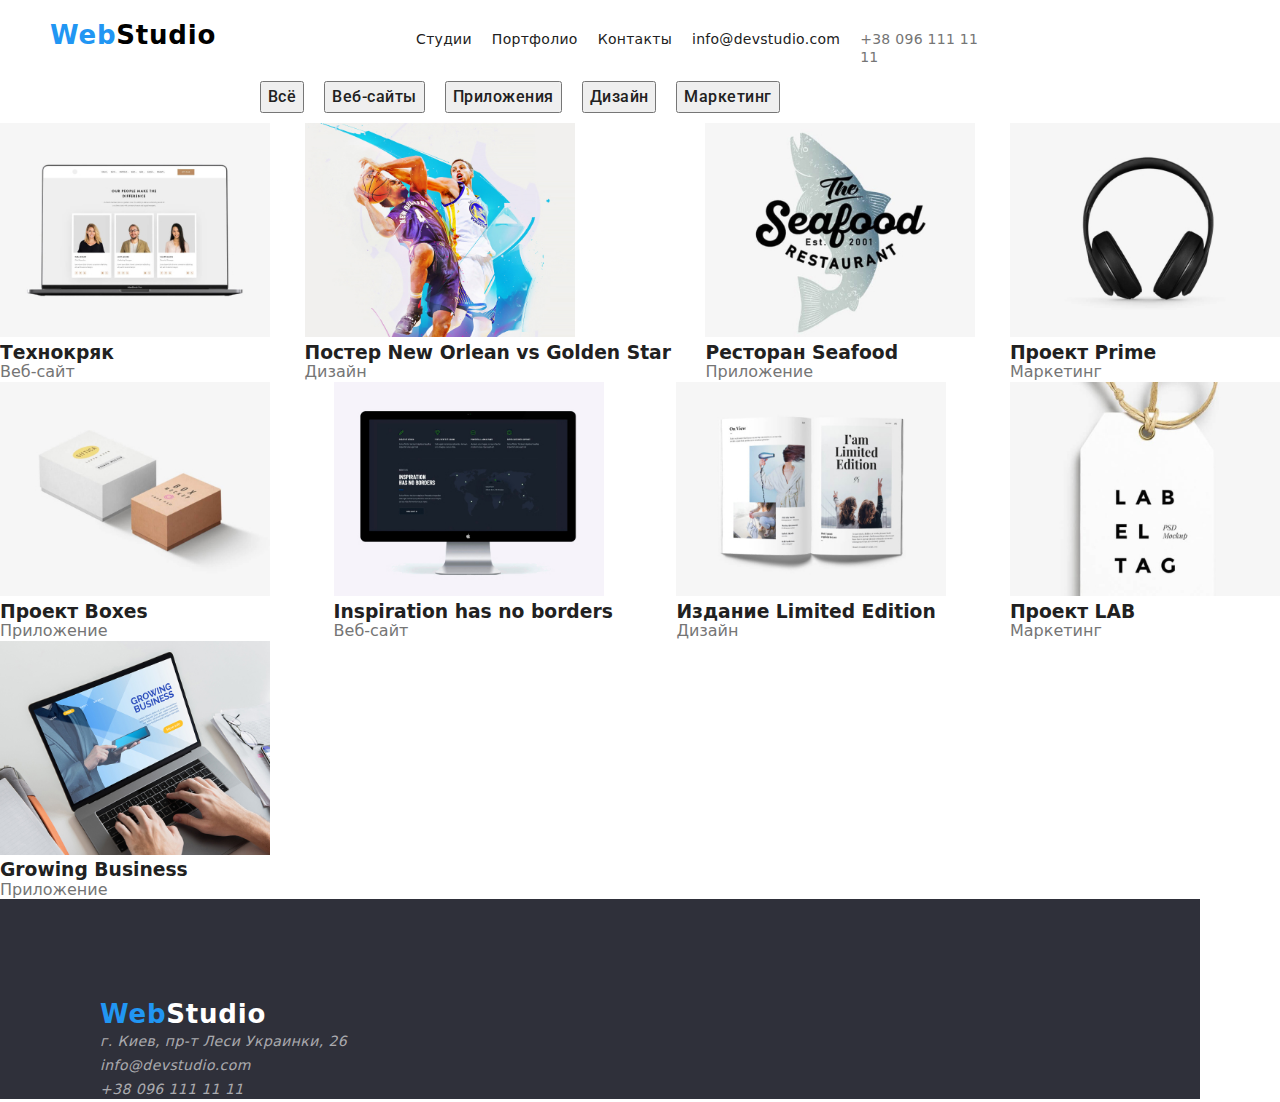
==== portfolio.html @ a07ed347 "qwerty" ====
<!DOCTYPE html>
<html lang="ru">

<head>
    <meta charset="UTF-8">
    <meta http-equiv="X-UA-Compatible" content="IE=edge">
    <meta name="viewport" content="width=device-width, initial-scale=1.0">
    <title>Document</title>
    <link rel="stylesheet" href="./css/styles.css">
    <link rel="stylesheet" href="<link rel=" preconnect" href="https://fonts.googleapis.com">
    <link rel="preconnect" href="https://fonts.gstatic.com" crossorigin>
    <link
        href="https://fonts.googleapis.com/css2?family=Montserrat:wght@400;700&family=Raleway:wght@700&family=Roboto:wght@400;500;700;900&display=swap"
        rel="stylesheet">
        <link rel="stylesheet" href="https://cdn.jsdelivr.net/npm/modern-normalize@1.1.0/modern-normalize.min.css" />

</head>

<body>
    <!--header -->
    <header>
    
        <div class="container header-container">
            <a class="title-name link" href="./index.html"> Web<span class="studio-black">Studio</span> </a>
            <nav>
                <ul class="header-options list">
    
                    <li><a class="header-options-item link" href=""> Студии</a></li>
                    <li><a class="header-options-item link" href="./portfolio.html"> Портфолио</a></li>
                    <li><a class="header-options-item link" href=""> Контакты</a></li>
                </ul>
            </nav>
    
            <ul class="header-options list header-group">
                <li><a class="header-options-item link" href="mailto:info@devstudio.com">info@devstudio.com</a></li>
                <li><a class="header-options-tel link" href="tel:+380961111111">+38 096 111 11 11</a></li>
        </div>
        </ul>
    </header>

    <!-- main-->
    <main>
        <section>
            <ul class="work-list list">
        <li><button class="btn-portfolio" type-"button">Всё</button></li>
        <li><button class="btn-portfolio" type-"button">Веб-сайты</button></li>
        <li><button class="btn-portfolio" type-"button">Приложения</button></li>
        <li><button class="btn-portfolio" type-"button">Дизайн</button></li>
        <li><button class="btn-portfolio" type-"button">Маркетинг</button></li>
        </ul></section>

        <section>
            <ul class=" work-pic list">
<li><img class="projects link" src="./images/img-1.jpg" alt="Технокряк" width="270">
    <h3>Технокряк</h3>
    <p class="project-kind">Веб-сайт</p>
</li>

<li><img class="projects link" src="./images/img-2.jpg" alt="Постер" width="270">
    <h3>Постер New Orlean vs Golden Star</h3>
    <p class="project-kind">Дизайн</p>
</li>

<li><img class="projects link" src="./images/img-3.jpg" alt="Ресторан" width="270">
    <h3>Ресторан Seafood</h3>
    <p class="project-kind">Приложение</p>
</li>


<li><img class="projects link" src="./images/img-4.jpg" alt="Проект" width="270">
    <h3>Проект Prime</h3>
    <p class="project-kind">Маркетинг</p>
</li>
<li><img class="link projects" src="./images/img-5.jpg" alt="Boxes" width="270">
    <h3>Проект Boxes</h3>
    <p class="project-kind">Приложение</p>
</li>

<li><img class="projects link" src="./images/img-6.jpg" alt="Inspiration has no borders" width="270">
    <h3 lang="en"> Inspiration has no borders</h3>
    <p class="project-kind" >Веб-сайт</p>
</li>

<li><img class="projects link" src="./images/img-7.jpg" alt="Издание Limited Edition" width="270">
    <h3>Издание Limited Edition</h3>
    <p class="project-kind">Дизайн</p>
</li>
<li><img class="projects link" src="./images/img-8.jpg" alt="LAB" width="270">
    <h3>Проект LAB</h3>
    <p class="project-kind">Маркетинг</p></li>

<li><img class="projects link" src="./images/img-9.jpg" alt="Growing Business" width="270">
    <h3 lang="en">Growing Business</h3>
    <p class="project-kind" >Приложение</p>
</li>

            </ul>
        </section>
    
        <!--footer-->
        <footer class="footer-bcg">
            <a class="footer-name link" href="index.html"> Web<span class="studio-white">Studio</span></a>
        
            <address>
                <ul class="list">
                    <li class="footer-grey link">г. Киев, пр-т Леси Украинки, 26</li>
                    <li><a class="footer-grey link" href="mailto:info@devstudio.com">info@devstudio.com</a></li>
                    <li><a class="footer-grey link" href="tel:+380961111111">+38 096 111 11 11</a></li>
                </ul>
            </address>
        </footer>
    </body>
    
    </html>
---- css/styles.css ----
body{
    font-family: roboto, sans-serif ;
    font-style: normal;
    color: #212121;
}
h1,h2,h3,p{margin: 0;}


.link{
    text-decoration: none;
}
.list{
    list-style: none;
    margin: 0;
    padding: 0;
}
.studio-black{color: #000000;}
.studio-white{color: #FFFFFF;}

.header-list{
    display: flex;

}

.container{
width: 1200px;


}
.header-container{
    display: flex;
    
}
.header-logo{
    
}

.header-group{
    margin-left: auto;
}

.wedo{
   
    font-weight: 700;
    font-size: 36px;
    line-height: 1.17;
    text-align: center;
    letter-spacing: 0.03em;
    margin-bottom: 50px;
    color: #212121;
    margin-right: 20px;
}
.wedo-list{
    display:flex;
    margin-right: 50px;
}

.wedo-head{

font-weight: 700;
font-size: 14px;
line-height: 1.14;
letter-spacing: 0.03em;
text-transform: uppercase;
padding-top: 50px;
padding-bottom: 15px;
margin-right: 15px;
padding: 20px;

color: #212121;
}
.wedo-text{
    
    font-weight: 400;
    font-size: 14px;
    line-height: 1.71;
    letter-spacing: 0.03em;
    
    color: #757575;
    margin-right: 20px;
    padding: 30px;

}

.wedo-img{
    margin: 20px;
}


.title-name{
font-weight: 700;
font-size: 26px;
line-height: 1.19;
letter-spacing: 0.03em;
margin-top: 20px;
margin-bottom: 20px;

color: #2196F3;
margin-right: 200px;
margin-left: 50px;
}

.footer-name{
    font-weight: 700;
    font-size: 26px;
    line-height: 1.19;
    letter-spacing: 0.03em;
    margin-top: 20px;
    margin-bottom: 20px;
    
    color: #2196F3;
    margin-right: 200px;
    margin-left: 0px;
}

.header-options{
 display:flex;
 margin-top: 30px;
}
    
.header-options-item{
 font-weight: 500;
    font-size: 14px;
    line-height: 1.14;
    letter-spacing: 0.02em;
    color: #212121;
   margin-right: 20px;
 
 }

.header-options-tel{

font-weight: 500;
font-size: 14px;
line-height: 1.14;
letter-spacing: 0.02em;
    color: #757575; 
    margin-right: 200px;
}
.header-options-item:hover,
.header-options-item:focus,
.footer-white:hover,
.footer-grey:hover,
.footer-white:focus,
.footer-grey:hover{
color:#2196F3;
}

.btn-portfolio:hover,
.btn-portfolio:focus
{
    background-color: #2196F3;
color: #ffffff;}
.main-text{
 
    font-weight: 900;
    font-size: 44px;
    line-height: 1.36;
    text-align: center;
    letter-spacing: 0.06em;
    text-transform: uppercase;
    background: #2F303A;
    color: #FFFFFF;
    font-weight: 696px;

   

    
}
.main-btn{

    font-weight: 700;
    font-size: 16px;
    line-height: 1.88;
    
    letter-spacing: 0.06em;
    
    color: #FFFFFF;
    background-color: #2196F3;
    
    border-radius: 4px;
    

}
.main-bcg {
    background-color: #2F303A;
    width: 1200px;
    height: 200px;
    padding:  200px;
    margin-bottom: 30px;
    
}

.staff-list{
    display:flex;
    margin-right: 30px;
}

.staff-name{

font-weight: 500;
font-size: 16px;
line-height: 1.19;
text-align: center;
letter-spacing: 0.03em;
color: #212121;
}

.staff-position{

font-weight: 400;
font-size: 16px;
line-height: 1.19;
text-align: center;
letter-spacing: 0.03em;

color: #757575;
}
.staff-bcg{
    color: #F5F4FA;   
}

.staff-img{
    margin: 15px;
}


.projects {

}
.footer-white{

font-weight: 400;
font-size: 14px;
line-height: 1.71;
letter-spacing: 0.03em;
background-color: #2F303A;

color: #FFFFFF;
}
.footer-grey{

font-weight: 400;
font-size: 14px;
line-height: 1.71;
background-color: #2F303A;
letter-spacing: 0.03em;

color: rgba(255, 255, 255, 0.6);
    }

.footer-bcg{
    background-color: #2F303A;
    width: 1200px;
    height: 40px;
    padding: 100px;
    justify-content: center;
    align-items: center;
}


.btn{
    font-weight: 700;
    font-size: 16px;
    line-height: 1.88;
    
    letter-spacing: 0.06em;
    background-color: #2196F3;
    color: #FFFFFF;
    padding: 10px 32px;
    margin-top: 20px;
    margin-left: 300px;
}

.btn-portfolio {
    font-family: 'Roboto';
    font-style: normal;
    font-weight: 500;
    font-size: 16px;
    line-height: 1.62;
    text-align: center;
    letter-spacing: 0.03em;
    color: #212121; 
    margin:10px;
   
}
.staff{
    font-weight: 700;
    font-size: 36px;
    line-height: 1.17;
    text-align: center;
    letter-spacing: 0.03em;
    
    color: #212121;
}

.work-list{
    display:flex;
    padding-left: 250px;
}
.work-pic{
    display:flex;
    justify-content: space-between;
    flex-wrap: wrap;
}
.project-kind{
    color: #757575;
}
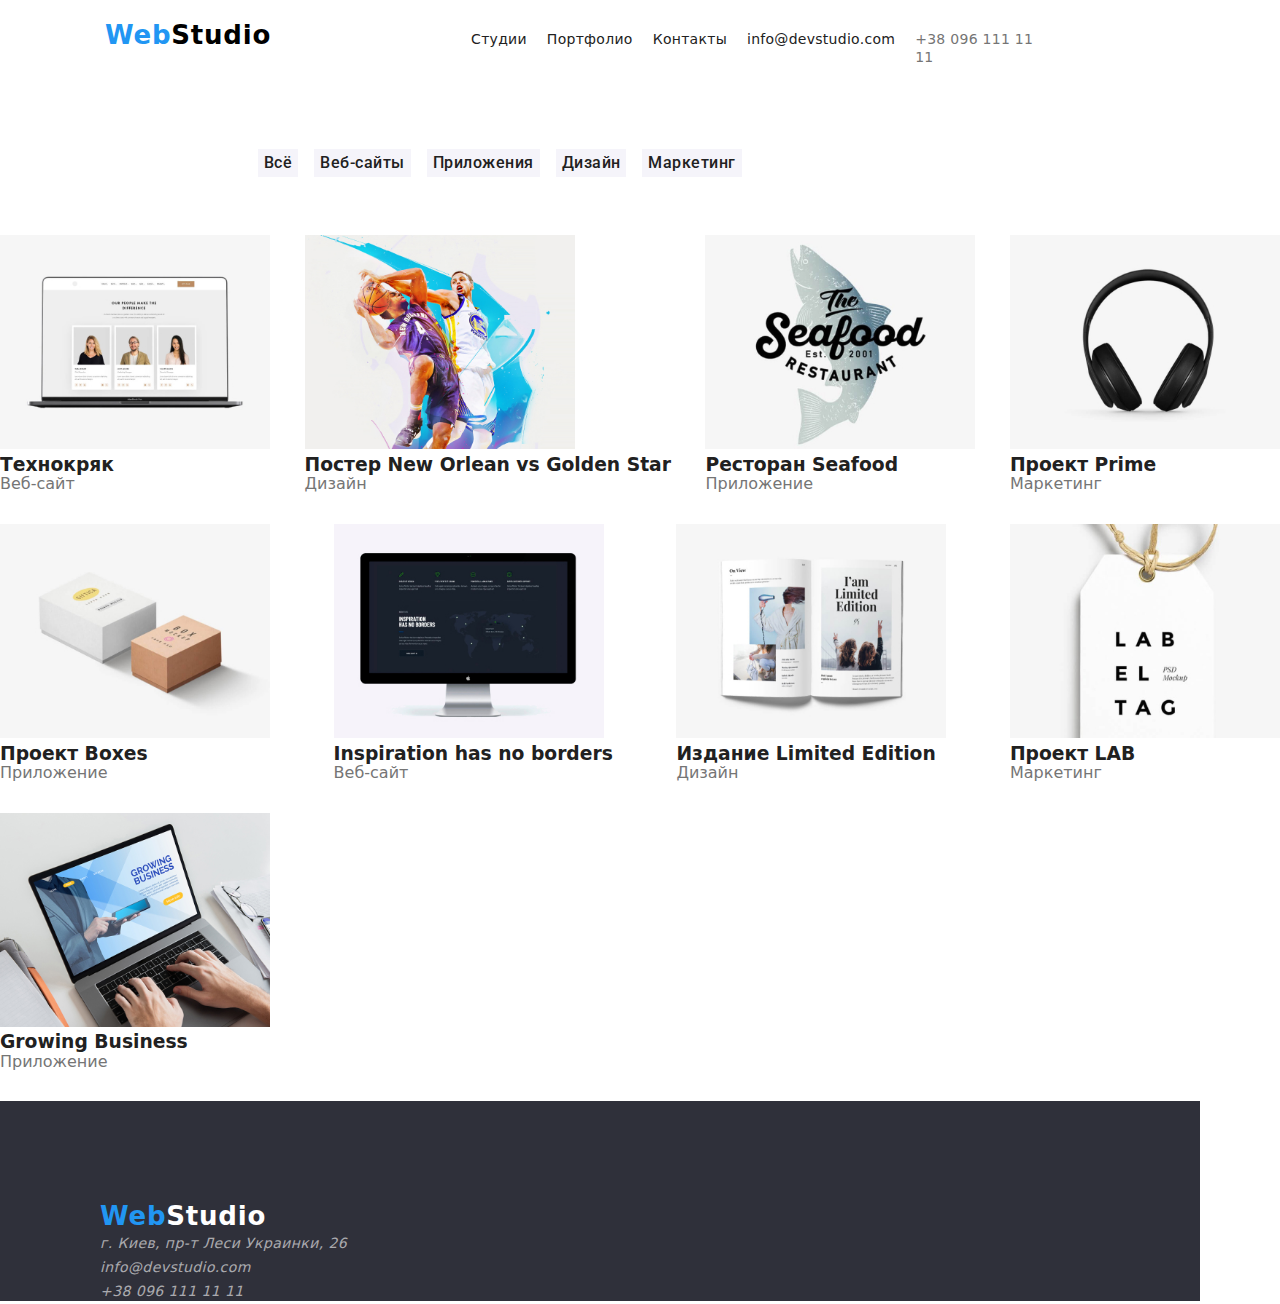
==== commit 71fa382e: "vbnm" ====
--- a/portfolio.html
+++ b/portfolio.html
@@ -50,6 +50,7 @@
         </ul></section>
 
         <section>
+         
             <ul class=" work-pic list">
 <li><img class="projects link" src="./images/img-1.jpg" alt="Технокряк" width="270">
     <h3>Технокряк</h3>
--- a/css/styles.css
+++ b/css/styles.css
@@ -2,7 +2,15 @@
     font-family: roboto, sans-serif ;
     font-style: normal;
     color: #212121;
-}
+
+    
+    display:block;
+    margin: 8px;
+}
+
+*
+{ box-sizing: border-box;}
+
 h1,h2,h3,p{margin: 0;}
 
 
@@ -24,7 +32,10 @@
 
 .container{
 width: 1200px;
-
+padding-left: 15px;
+padding-right: 15px;
+margin-left: auto;
+margin-right: auto;
 
 }
 .header-container{
@@ -36,7 +47,7 @@
 }
 
 .header-group{
-    margin-left: auto;
+    margin:auto;
 }
 
 .wedo{
@@ -49,6 +60,7 @@
     margin-bottom: 50px;
     color: #212121;
     margin-right: 20px;
+    
 }
 .wedo-list{
     display:flex;
@@ -84,6 +96,7 @@
 
 .wedo-img{
     margin: 20px;
+    width: 355px;
 }
 
 
@@ -151,19 +164,21 @@
 {
     background-color: #2196F3;
 color: #ffffff;}
+
 .main-text{
  
     font-weight: 900;
-    font-size: 44px;
-    line-height: 1.36;
-    text-align: center;
-    letter-spacing: 0.06em;
-    text-transform: uppercase;
-    background: #2F303A;
-    color: #FFFFFF;
-    font-weight: 696px;
-
-   
+font-size: 44px;
+line-height: 1.36;
+text-align: center;
+letter-spacing: 0.06em;
+text-transform: uppercase;
+
+color: #FFFFFF;
+font-weight: 696px;
+max-width: 700px;
+ 
+
 
     
 }
@@ -194,6 +209,7 @@
 .staff-list{
     display:flex;
     margin-right: 30px;
+    
 }
 
 .staff-name{
@@ -222,6 +238,7 @@
 
 .staff-img{
     margin: 15px;
+    
 }
 
 
@@ -270,6 +287,7 @@
     padding: 10px 32px;
     margin-top: 20px;
     margin-left: 300px;
+    border: none;
 }
 
 .btn-portfolio {
@@ -281,7 +299,9 @@
     text-align: center;
     letter-spacing: 0.03em;
     color: #212121; 
-    margin:10px;
+    margin:8px;
+    border: none;
+    background-color: #F5F4FA;
    
 }
 .staff{
@@ -297,6 +317,8 @@
 .work-list{
     display:flex;
     padding-left: 250px;
+    padding-bottom: 50px;
+    padding-top: 70px;
 }
 .work-pic{
     display:flex;
@@ -305,4 +327,6 @@
 }
 .project-kind{
     color: #757575;
+    margin-bottom: 30px;
+
 }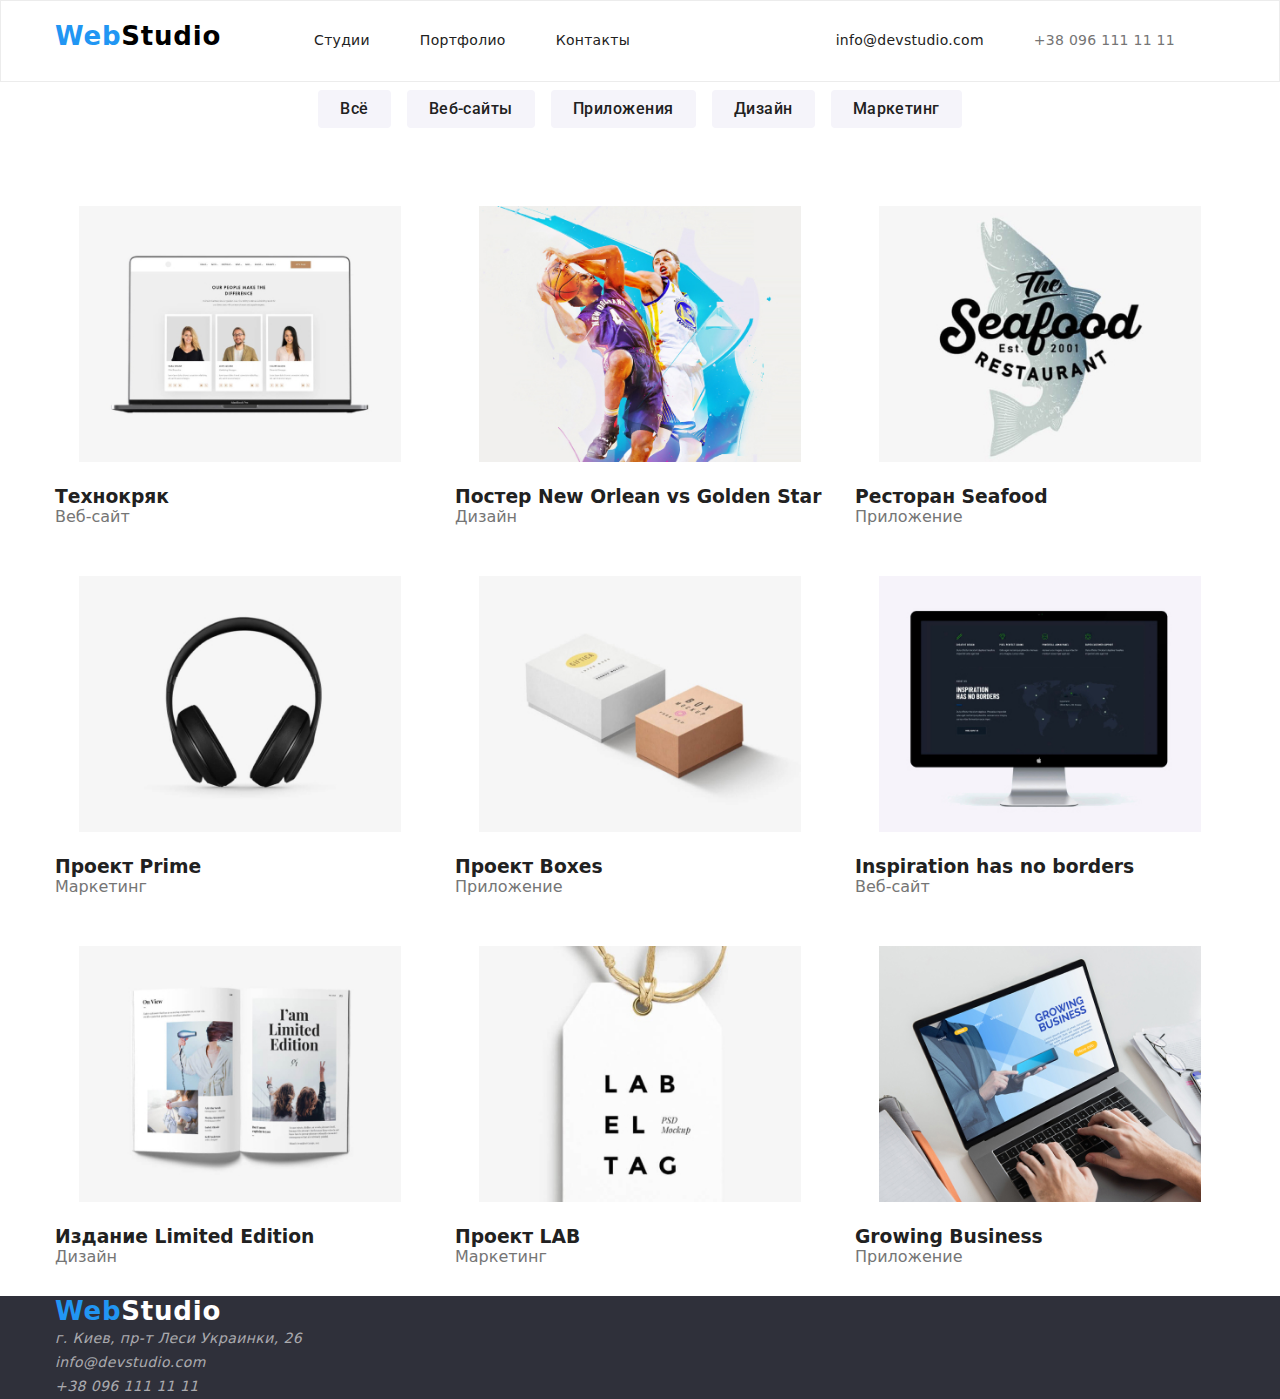
==== commit edb9dc1d: "qwertyu" ====
--- a/portfolio.html
+++ b/portfolio.html
@@ -18,14 +18,14 @@
 
 <body>
     <!--header -->
-    <header>
+    <header class="header-border">
     
         <div class="container header-container">
             <a class="title-name link" href="./index.html"> Web<span class="studio-black">Studio</span> </a>
             <nav>
                 <ul class="header-options list">
     
-                    <li><a class="header-options-item link" href=""> Студии</a></li>
+                    <li><a class="header-options-item link" href="./index.html"> Студии</a></li>
                     <li><a class="header-options-item link" href="./portfolio.html"> Портфолио</a></li>
                     <li><a class="header-options-item link" href=""> Контакты</a></li>
                 </ul>
@@ -41,15 +41,14 @@
     <!-- main-->
     <main>
         <section>
+            <div class="container">  
             <ul class="work-list list">
         <li><button class="btn-portfolio" type-"button">Всё</button></li>
         <li><button class="btn-portfolio" type-"button">Веб-сайты</button></li>
         <li><button class="btn-portfolio" type-"button">Приложения</button></li>
         <li><button class="btn-portfolio" type-"button">Дизайн</button></li>
         <li><button class="btn-portfolio" type-"button">Маркетинг</button></li>
-        </ul></section>
-
-        <section>
+        </ul>
          
             <ul class=" work-pic list">
 <li><img class="projects link" src="./images/img-1.jpg" alt="Технокряк" width="270">
@@ -96,10 +95,12 @@
 </li>
 
             </ul>
+            </div>
         </section>
-    
+    </main>
         <!--footer-->
         <footer class="footer-bcg">
+            <div class="container" >
             <a class="footer-name link" href="index.html"> Web<span class="studio-white">Studio</span></a>
         
             <address>
@@ -108,7 +109,7 @@
                     <li><a class="footer-grey link" href="mailto:info@devstudio.com">info@devstudio.com</a></li>
                     <li><a class="footer-grey link" href="tel:+380961111111">+38 096 111 11 11</a></li>
                 </ul>
-            </address>
+            </address></div>
         </footer>
     </body>
     
--- a/css/styles.css
+++ b/css/styles.css
@@ -42,13 +42,11 @@
     display: flex;
     
 }
-.header-logo{
-    
-}
-
-.header-group{
-    margin:auto;
-}
+.header-border{
+    border: 1px solid #ececec
+    
+}
+
 
 .wedo{
    
@@ -58,7 +56,7 @@
     text-align: center;
     letter-spacing: 0.03em;
     margin-bottom: 50px;
-    color: #212121;
+    color: #212121
     margin-right: 20px;
     
 }
@@ -74,10 +72,9 @@
 line-height: 1.14;
 letter-spacing: 0.03em;
 text-transform: uppercase;
-padding-top: 50px;
-padding-bottom: 15px;
-margin-right: 15px;
-padding: 20px;
+
+margin-bottom: 10px;
+padding: 94px 0;
 
 color: #212121;
 }
@@ -90,7 +87,7 @@
     
     color: #757575;
     margin-right: 20px;
-    padding: 30px;
+    ;
 
 }
 
@@ -105,12 +102,13 @@
 font-size: 26px;
 line-height: 1.19;
 letter-spacing: 0.03em;
+
+margin-bottom: 20px;
 margin-top: 20px;
-margin-bottom: 20px;
 
 color: #2196F3;
-margin-right: 200px;
-margin-left: 50px;
+margin-right: 93px;
+
 }
 
 .footer-name{
@@ -127,8 +125,9 @@
 }
 
 .header-options{
- display:flex;
- margin-top: 30px;
+ display: flex;
+ margin-left: auto;
+
 }
     
 .header-options-item{
@@ -137,7 +136,9 @@
     line-height: 1.14;
     letter-spacing: 0.02em;
     color: #212121;
-   margin-right: 20px;
+ margin-right: 50px;
+ padding: 32px 0;
+ display: block;
  
  }
 
@@ -148,7 +149,9 @@
 line-height: 1.14;
 letter-spacing: 0.02em;
     color: #757575; 
-    margin-right: 200px;
+    margin-right: 50px;
+    padding: 32px 0;
+    display: block;
 }
 .header-options-item:hover,
 .header-options-item:focus,
@@ -167,7 +170,7 @@
 
 .main-text{
  
-    font-weight: 900;
+ 
 font-size: 44px;
 line-height: 1.36;
 text-align: center;
@@ -175,9 +178,9 @@
 text-transform: uppercase;
 
 color: #FFFFFF;
-font-weight: 696px;
+font-weight: 700px;
 max-width: 700px;
- 
+ margin: 0 auto;
 
 
     
@@ -192,23 +195,23 @@
     
     color: #FFFFFF;
     background-color: #2196F3;
-    
+    text-align: center;
     border-radius: 4px;
     
 
 }
 .main-bcg {
     background-color: #2F303A;
-    width: 1200px;
-    height: 200px;
-    padding:  200px;
-    margin-bottom: 30px;
+    text-align: center;
+    padding:  200px 0;
+   
     
 }
 
 .staff-list{
     display:flex;
     margin-right: 30px;
+    
     
 }
 
@@ -220,6 +223,9 @@
 text-align: center;
 letter-spacing: 0.03em;
 color: #212121;
+margin-bottom: 10px;
+padding-bottom: 30px;
+padding-top; 30px;
 }
 
 .staff-position{
@@ -231,19 +237,28 @@
 letter-spacing: 0.03em;
 
 color: #757575;
+padding-bottom: 30px;
+padding-top;
+30px;
 }
 .staff-bcg{
-    color: #F5F4FA;   
+    background-color: #F5F4FA;   
 }
 
 .staff-img{
     margin: 15px;
     
 }
-
+.staff-group{
+    border: 1px solid #DCDBE1;
+}
 
 .projects {
-
+width: 370px;
+padding-top: 20px;
+padding-bottom: 20px;
+padding-left: 24px;
+padding-right: 24px;
 }
 .footer-white{
 
@@ -268,11 +283,9 @@
 
 .footer-bcg{
     background-color: #2F303A;
-    width: 1200px;
-    height: 40px;
-    padding: 100px;
-    justify-content: center;
-    align-items: center;
+  padding-bottom: 60px 0;
+   
+    
 }
 
 
@@ -286,7 +299,7 @@
     color: #FFFFFF;
     padding: 10px 32px;
     margin-top: 20px;
-    margin-left: 300px;
+  
     border: none;
 }
 
@@ -296,12 +309,13 @@
     font-weight: 500;
     font-size: 16px;
     line-height: 1.62;
-    text-align: center;
+    padding: 6px 22px;
     letter-spacing: 0.03em;
     color: #212121; 
     margin:8px;
     border: none;
     background-color: #F5F4FA;
+    border-radius: 4px;
    
 }
 .staff{
@@ -316,9 +330,9 @@
 
 .work-list{
     display:flex;
-    padding-left: 250px;
+   
     padding-bottom: 50px;
-    padding-top: 70px;
+   justify-content: center;
 }
 .work-pic{
     display:flex;
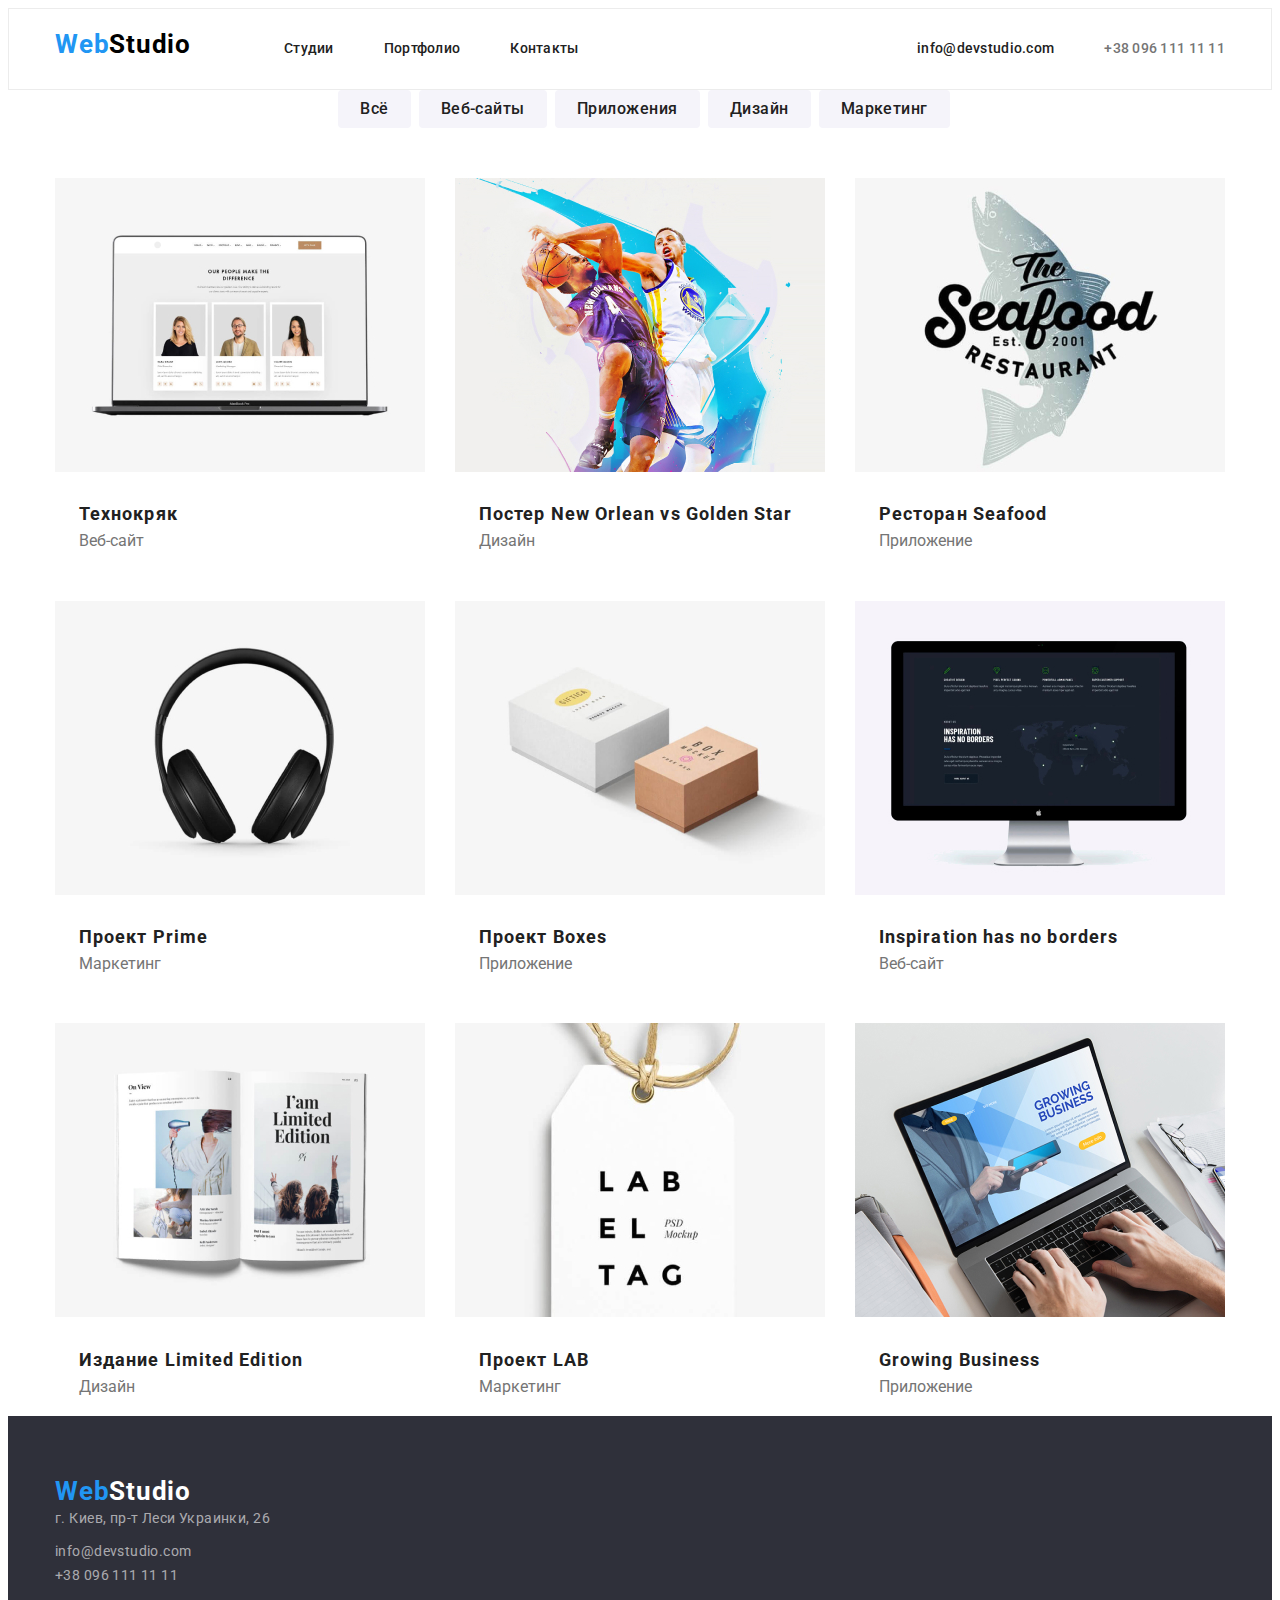
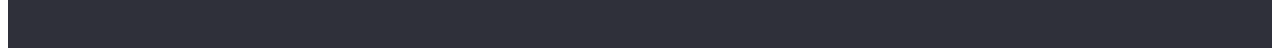
==== commit d198928c: "wsx" ====
--- a/portfolio.html
+++ b/portfolio.html
@@ -6,15 +6,16 @@
     <meta http-equiv="X-UA-Compatible" content="IE=edge">
     <meta name="viewport" content="width=device-width, initial-scale=1.0">
     <title>Document</title>
-    <link rel="stylesheet" href="./css/styles.css">
+
     <link rel="stylesheet" href="<link rel=" preconnect" href="https://fonts.googleapis.com">
     <link rel="preconnect" href="https://fonts.gstatic.com" crossorigin>
     <link
-        href="https://fonts.googleapis.com/css2?family=Montserrat:wght@400;700&family=Raleway:wght@700&family=Roboto:wght@400;500;700;900&display=swap"
+        href="https://fonts.googleapis.com/css2?family=Raleway:wght@700&family=Roboto:wght@400;500;700;900&display=swap"
         rel="stylesheet">
-        <link rel="stylesheet" href="https://cdn.jsdelivr.net/npm/modern-normalize@1.1.0/modern-normalize.min.css" />
+    <link rel="stylesheet" href="https://cdn.jsdelivr.net/npm/modern-normalize@1.1.0/modern-normalize.min.css" />
+    <link rel="stylesheet" href="./css/styles.css">
+</head>
 
-</head>
 
 <body>
     <!--header -->
@@ -40,58 +41,58 @@
 
     <!-- main-->
     <main>
-        <section>
+        <section class="section">
             <div class="container">  
             <ul class="work-list list">
-        <li><button class="btn-portfolio" type-"button">Всё</button></li>
-        <li><button class="btn-portfolio" type-"button">Веб-сайты</button></li>
-        <li><button class="btn-portfolio" type-"button">Приложения</button></li>
-        <li><button class="btn-portfolio" type-"button">Дизайн</button></li>
-        <li><button class="btn-portfolio" type-"button">Маркетинг</button></li>
+        <li class="btn-portfolio-class"><button class="btn-portfolio current" type-"button">Всё</button></li>
+        <li class="btn-portfolio-class"><button class="btn-portfolio" type-"button">Веб-сайты</button></li>
+        <li class="btn-portfolio-class"><button class="btn-portfolio" type-"button">Приложения</button></li>
+        <li class="btn-portfolio-class"><button class="btn-portfolio" type-"button">Дизайн</button></li>
+        <li class="btn-portfolio-class"><button class="btn-portfolio" type-"button">Маркетинг</button></li>
         </ul>
          
             <ul class=" work-pic list">
-<li><img class="projects link" src="./images/img-1.jpg" alt="Технокряк" width="270">
-    <h3>Технокряк</h3>
-    <p class="project-kind">Веб-сайт</p>
+<li class="projects-group" ><img class="projects link" src="./images/img-1.jpg" alt="Технокряк" width="270">
+    <div class="projects-text"> <h3 class="projects-head">Технокряк</h3>
+    <p class="project-kind">Веб-сайт</p></div>
 </li>
 
-<li><img class="projects link" src="./images/img-2.jpg" alt="Постер" width="270">
-    <h3>Постер New Orlean vs Golden Star</h3>
-    <p class="project-kind">Дизайн</p>
+<li class="projects-group"><img class="projects link" src="./images/img-2.jpg" alt="Постер" width="270">
+    <div class="projects-text"><h3 class="projects-head">Постер New Orlean vs Golden Star</h3>
+    <p class="project-kind">Дизайн</p></div>
 </li>
 
-<li><img class="projects link" src="./images/img-3.jpg" alt="Ресторан" width="270">
-    <h3>Ресторан Seafood</h3>
-    <p class="project-kind">Приложение</p>
+<li class="projects-group"><img class="projects link" src="./images/img-3.jpg" alt="Ресторан" width="270">
+    <div class="projects-text"><h3 class="projects-head">Ресторан Seafood</h3>
+    <p class="project-kind">Приложение</p></div>
 </li>
 
 
-<li><img class="projects link" src="./images/img-4.jpg" alt="Проект" width="270">
-    <h3>Проект Prime</h3>
-    <p class="project-kind">Маркетинг</p>
+<li class="projects-group"><img class="projects link" src="./images/img-4.jpg" alt="Проект" width="270">
+    <div class="projects-text"><h3 class="projects-head">Проект Prime</h3>
+    <p class="project-kind">Маркетинг</p></div>
 </li>
-<li><img class="link projects" src="./images/img-5.jpg" alt="Boxes" width="270">
-    <h3>Проект Boxes</h3>
-    <p class="project-kind">Приложение</p>
+<li class="projects-group"><img class="link projects" src="./images/img-5.jpg" alt="Boxes" width="270">
+    <div class="projects-text"><h3 class="projects-head">Проект Boxes</h3>
+    <p class="project-kind">Приложение</p></div>
 </li>
 
-<li><img class="projects link" src="./images/img-6.jpg" alt="Inspiration has no borders" width="270">
-    <h3 lang="en"> Inspiration has no borders</h3>
-    <p class="project-kind" >Веб-сайт</p>
+<li class="projects-group"><img class="projects link" src="./images/img-6.jpg" alt="Inspiration has no borders" width="270">
+    <div class="projects-text"><h3 class="projects-head" lang="en"> Inspiration has no borders</h3>
+    <p class="project-kind" >Веб-сайт</p></div>
 </li>
 
-<li><img class="projects link" src="./images/img-7.jpg" alt="Издание Limited Edition" width="270">
-    <h3>Издание Limited Edition</h3>
-    <p class="project-kind">Дизайн</p>
+<li class="projects-group"><img class="projects link" src="./images/img-7.jpg" alt="Издание Limited Edition" width="270">
+    <div class="projects-text"><h3 class="projects-head">Издание Limited Edition</h3>
+    <p class="project-kind">Дизайн</p></div>
 </li>
-<li><img class="projects link" src="./images/img-8.jpg" alt="LAB" width="270">
-    <h3>Проект LAB</h3>
-    <p class="project-kind">Маркетинг</p></li>
+<li class="projects-group"><img class="projects link" src="./images/img-8.jpg" alt="LAB" width="270">
+    <div class="projects-text"><h3 class="projects-head">Проект LAB</h3>
+    <p class="project-kind">Маркетинг</p></div></li>
 
-<li><img class="projects link" src="./images/img-9.jpg" alt="Growing Business" width="270">
-    <h3 lang="en">Growing Business</h3>
-    <p class="project-kind" >Приложение</p>
+<li class="projects-group"><img class="projects link" src="./images/img-9.jpg" alt="Growing Business" width="270">
+    <div class="projects-text"><h3 class="projects-head" lang="en">Growing Business</h3>
+    <p class="project-kind" >Приложение</p></div>
 </li>
 
             </ul>
--- a/css/styles.css
+++ b/css/styles.css
@@ -58,7 +58,17 @@
     margin-bottom: 50px;
     color: #212121
     margin-right: 20px;
-    
+    padding-top: 94px;
+    
+}
+.wedo-team{
+    font-weight: 700;
+    font-size: 36px;
+    line-height: 1.17;
+    text-align: center;
+    letter-spacing: 0.03em;
+    margin-bottom: 50px;
+    color: #212121 margin-right: 20px;
 }
 .wedo-list{
     display:flex;
@@ -73,8 +83,9 @@
 letter-spacing: 0.03em;
 text-transform: uppercase;
 
-margin-bottom: 10px;
-padding: 94px 0;
+margin-bottom: 5px;
+padding-top: 94px;
+
 
 color: #212121;
 }
@@ -92,8 +103,15 @@
 }
 
 .wedo-img{
-    margin: 20px;
+    margin: -15px;
     width: 355px;
+}
+.wedo-pic{
+    margin: 15px;
+}
+
+.wedo-pics{
+    padding-bottom: 94px;
 }
 
 
@@ -118,6 +136,7 @@
     letter-spacing: 0.03em;
     margin-top: 20px;
     margin-bottom: 20px;
+  
     
     color: #2196F3;
     margin-right: 200px;
@@ -149,12 +168,13 @@
 line-height: 1.14;
 letter-spacing: 0.02em;
     color: #757575; 
-    margin-right: 50px;
+    
     padding: 32px 0;
     display: block;
 }
 .header-options-item:hover,
 .header-options-item:focus,
+
 .footer-white:hover,
 .footer-grey:hover,
 .footer-white:focus,
@@ -210,7 +230,7 @@
 
 .staff-list{
     display:flex;
-    margin-right: 30px;
+    margin: -15px;
     
     
 }
@@ -224,8 +244,7 @@
 letter-spacing: 0.03em;
 color: #212121;
 margin-bottom: 10px;
-padding-bottom: 30px;
-padding-top; 30px;
+
 }
 
 .staff-position{
@@ -242,23 +261,24 @@
 30px;
 }
 .staff-bcg{
-    background-color: #F5F4FA;   
+    background-color: #F5F4FA;  
+    padding: 94px 0; 
 }
 
 .staff-img{
-    margin: 15px;
-    
-}
+    
+    
+}
+
 .staff-group{
     border: 1px solid #DCDBE1;
+    margin: 15px;
+    background-color: #FFFFFF;
 }
 
 .projects {
 width: 370px;
-padding-top: 20px;
-padding-bottom: 20px;
-padding-left: 24px;
-padding-right: 24px;
+
 }
 .footer-white{
 
@@ -277,13 +297,15 @@
 line-height: 1.71;
 background-color: #2F303A;
 letter-spacing: 0.03em;
+font-style: normal;
+margin-bottom: 9px;
 
 color: rgba(255, 255, 255, 0.6);
     }
 
 .footer-bcg{
     background-color: #2F303A;
-  padding-bottom: 60px 0;
+  padding: 60px 0;
    
     
 }
@@ -312,12 +334,22 @@
     padding: 6px 22px;
     letter-spacing: 0.03em;
     color: #212121; 
-    margin:8px;
+    
     border: none;
     background-color: #F5F4FA;
     border-radius: 4px;
    
 }
+
+.btn-portfolio-class{
+   margin-left:8px; 
+}
+
+.current{
+.header-options-item:hover,
+.header-options-item:focus,
+color: #2196F3;
+}
 .staff{
     font-weight: 700;
     font-size: 36px;
@@ -331,16 +363,37 @@
 .work-list{
     display:flex;
    
-    padding-bottom: 50px;
+    margin-bottom: 50px;
    justify-content: center;
 }
 .work-pic{
     display:flex;
-    justify-content: space-between;
+    margin: -15px;
     flex-wrap: wrap;
 }
 .project-kind{
     color: #757575;
-    margin-bottom: 30px;
-
+  
+}
+.projects-group{
+width: calc(100% / 3 - 30px);
+margin: 15px;
+}
+.projects-text{
+    padding: 20px 24px;
+}
+
+.projects-head{
+    font-family: 'Roboto';
+    font-style: normal;
+    font-weight: 700;
+    font-size: 18px;
+    line-height: 36px;
+  
+    letter-spacing: 0.06em;
+    
+    color: #212121;
+}
+.section{
+     padding: 94px o;
 }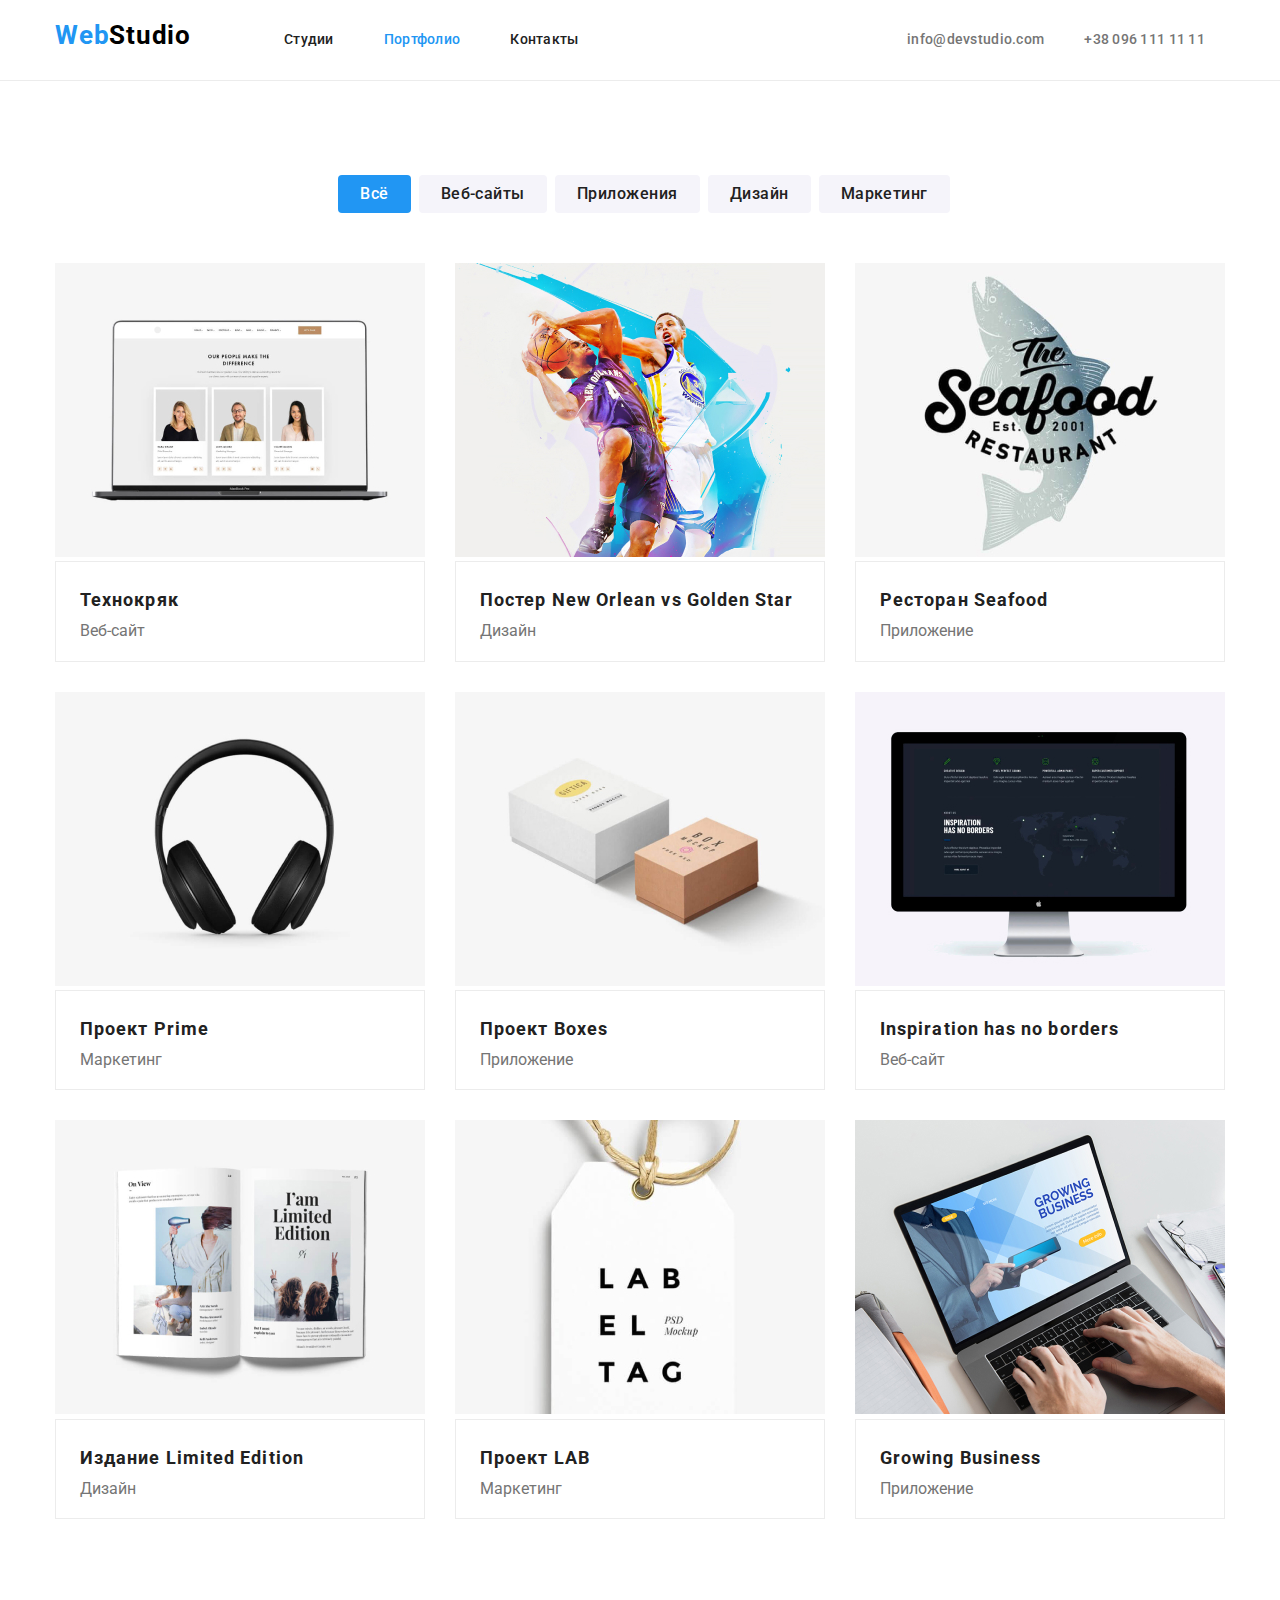
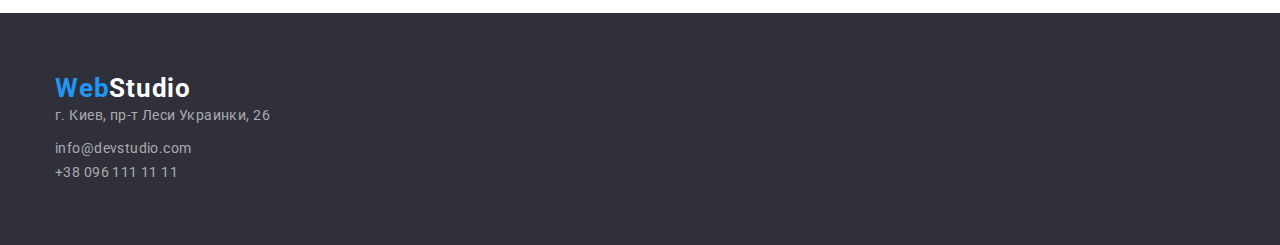
==== commit 87b37767: "poiu" ====
--- a/portfolio.html
+++ b/portfolio.html
@@ -27,13 +27,13 @@
                 <ul class="header-options list">
     
                     <li><a class="header-options-item link" href="./index.html"> Студии</a></li>
-                    <li><a class="header-options-item link" href="./portfolio.html"> Портфолио</a></li>
+                    <li><a class="header-options-item link current" href="./portfolio.html"> Портфолио</a></li>
                     <li><a class="header-options-item link" href=""> Контакты</a></li>
                 </ul>
             </nav>
     
             <ul class="header-options list header-group">
-                <li><a class="header-options-item link" href="mailto:info@devstudio.com">info@devstudio.com</a></li>
+                <li><a class="header-options-tel link" href="mailto:info@devstudio.com">info@devstudio.com</a></li>
                 <li><a class="header-options-tel link" href="tel:+380961111111">+38 096 111 11 11</a></li>
         </div>
         </ul>
@@ -44,7 +44,7 @@
         <section class="section">
             <div class="container">  
             <ul class="work-list list">
-        <li class="btn-portfolio-class"><button class="btn-portfolio current" type-"button">Всё</button></li>
+        <li class="btn-portfolio-class"><button class="btn-portfolio current-btn" type-"button">Всё</button></li>
         <li class="btn-portfolio-class"><button class="btn-portfolio" type-"button">Веб-сайты</button></li>
         <li class="btn-portfolio-class"><button class="btn-portfolio" type-"button">Приложения</button></li>
         <li class="btn-portfolio-class"><button class="btn-portfolio" type-"button">Дизайн</button></li>
--- a/css/styles.css
+++ b/css/styles.css
@@ -5,7 +5,7 @@
 
     
     display:block;
-    margin: 8px;
+    margin: 0;
 }
 
 *
@@ -43,7 +43,7 @@
     
 }
 .header-border{
-    border: 1px solid #ececec
+    border-bottom: 1px solid #ececec;
     
 }
 
@@ -56,9 +56,9 @@
     text-align: center;
     letter-spacing: 0.03em;
     margin-bottom: 50px;
-    color: #212121
+    color: #212121;
     margin-right: 20px;
-    padding-top: 94px;
+
     
 }
 .wedo-team{
@@ -83,9 +83,9 @@
 letter-spacing: 0.03em;
 text-transform: uppercase;
 
+
+
 margin-bottom: 5px;
-padding-top: 94px;
-
 
 color: #212121;
 }
@@ -169,12 +169,13 @@
 letter-spacing: 0.02em;
     color: #757575; 
     
-    padding: 32px 0;
+    padding: 32px 20px;
     display: block;
 }
 .header-options-item:hover,
 .header-options-item:focus,
-
+.header-options-tel:hover,
+.header-options-tel:focus,
 .footer-white:hover,
 .footer-grey:hover,
 .footer-white:focus,
@@ -256,24 +257,23 @@
 letter-spacing: 0.03em;
 
 color: #757575;
-padding-bottom: 30px;
-padding-top;
-30px;
+
 }
 .staff-bcg{
     background-color: #F5F4FA;  
     padding: 94px 0; 
 }
 
-.staff-img{
-    
-    
+.staff-text{
+    padding-top: 30px;
+    padding-bottom: 30px;
 }
 
 .staff-group{
     border: 1px solid #DCDBE1;
     margin: 15px;
     background-color: #FFFFFF;
+    border-radius:0px 0px 4px 4px;
 }
 
 .projects {
@@ -346,9 +346,12 @@
 }
 
 .current{
-.header-options-item:hover,
-.header-options-item:focus,
-color: #2196F3;
+color: #2196F3;}
+
+.current-btn{
+background-color: #2196F3;
+color: #FFFFFF;
+
 }
 .staff{
     font-weight: 700;
@@ -381,6 +384,7 @@
 }
 .projects-text{
     padding: 20px 24px;
+    border: 1px solid #ececec;
 }
 
 .projects-head{
@@ -389,11 +393,11 @@
     font-weight: 700;
     font-size: 18px;
     line-height: 36px;
-  
+  margin-bottom: 4px;
     letter-spacing: 0.06em;
     
     color: #212121;
 }
 .section{
-     padding: 94px o;
+     padding: 94px 0;
 }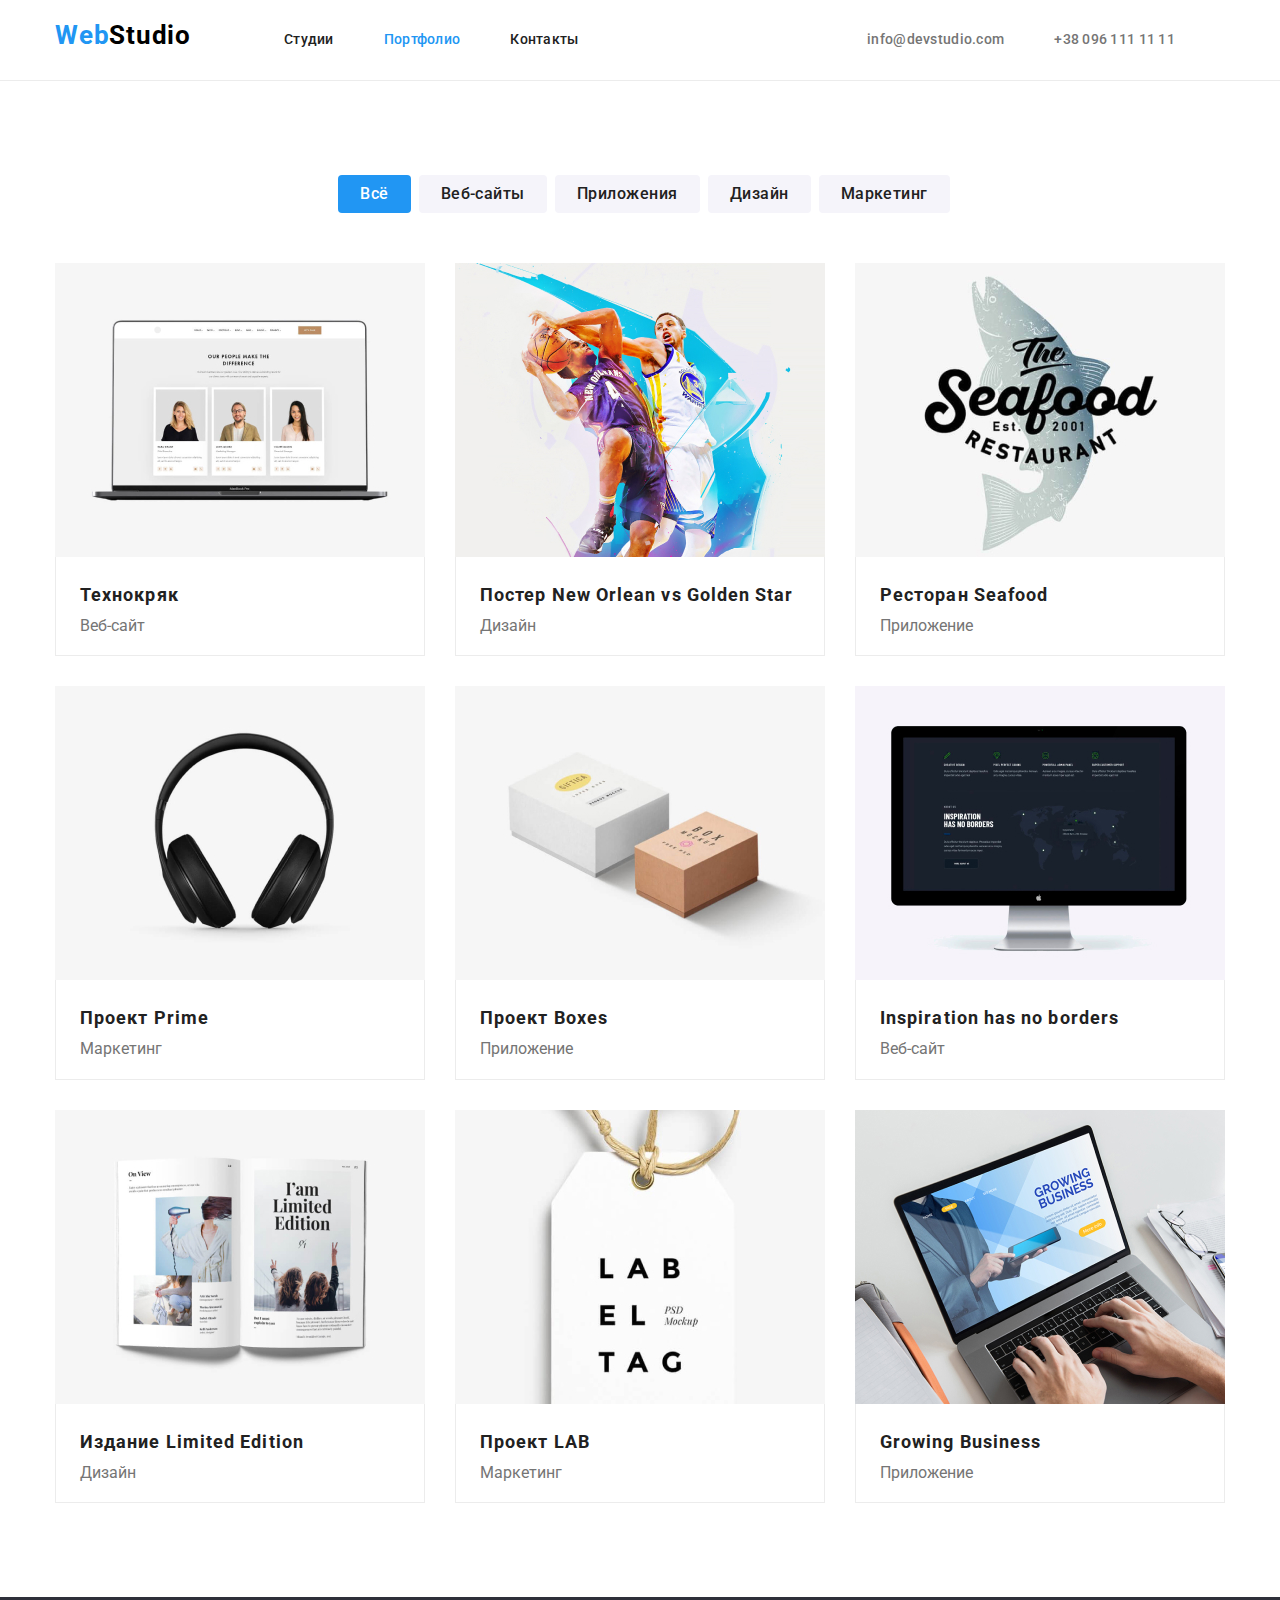
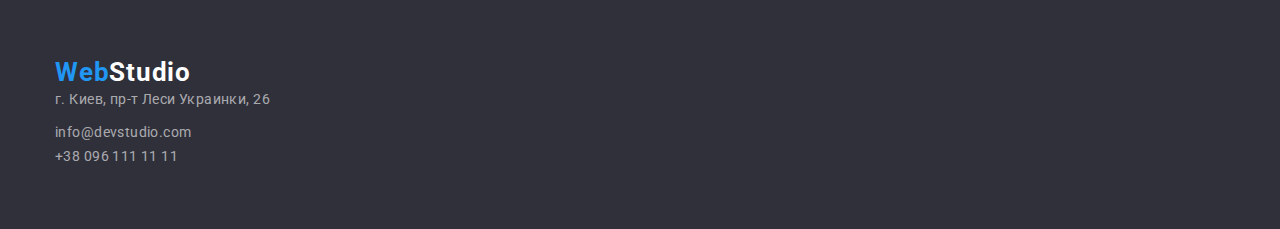
==== commit 80578599: "valid" ====
--- a/portfolio.html
+++ b/portfolio.html
@@ -7,7 +7,7 @@
     <meta name="viewport" content="width=device-width, initial-scale=1.0">
     <title>Document</title>
 
-    <link rel="stylesheet" href="<link rel=" preconnect" href="https://fonts.googleapis.com">
+    <link rel="stylesheet" href="<link rel="preconnect" href="https://fonts.googleapis.com">
     <link rel="preconnect" href="https://fonts.gstatic.com" crossorigin>
     <link
         href="https://fonts.googleapis.com/css2?family=Raleway:wght@700&family=Roboto:wght@400;500;700;900&display=swap"
@@ -15,6 +15,7 @@
     <link rel="stylesheet" href="https://cdn.jsdelivr.net/npm/modern-normalize@1.1.0/modern-normalize.min.css" />
     <link rel="stylesheet" href="./css/styles.css">
 </head>
+
 
 
 <body>
@@ -25,16 +26,20 @@
             <a class="title-name link" href="./index.html"> Web<span class="studio-black">Studio</span> </a>
             <nav>
                 <ul class="header-options list">
-    
-                    <li><a class="header-options-item link" href="./index.html"> Студии</a></li>
-                    <li><a class="header-options-item link current" href="./portfolio.html"> Портфолио</a></li>
-                    <li><a class="header-options-item link" href=""> Контакты</a></li>
+        
+                    <li class="header-options-text"><a class="header-options-item link" href="./index.html"> Студии</a>
+                    </li>
+                    <li class="header-options-text"><a class="header-options-item link current" href="./portfolio.html"> Портфолио</a>
+                    </li>
+                    <li class="header-options-text"><a class="header-options-item link" href=""> Контакты</a></li>
                 </ul>
             </nav>
-    
+        
             <ul class="header-options list header-group">
-                <li><a class="header-options-tel link" href="mailto:info@devstudio.com">info@devstudio.com</a></li>
-                <li><a class="header-options-tel link" href="tel:+380961111111">+38 096 111 11 11</a></li>
+                <li class="header-options-text"><a class="header-options-tel link"
+                        href="mailto:info@devstudio.com">info@devstudio.com</a></li>
+                <li class="header-options-text"><a class="header-options-tel link" href="tel:+380961111111">+38 096 111 11
+                        11</a></li>
         </div>
         </ul>
     </header>
--- a/css/styles.css
+++ b/css/styles.css
@@ -155,7 +155,7 @@
     line-height: 1.14;
     letter-spacing: 0.02em;
     color: #212121;
- margin-right: 50px;
+
  padding: 32px 0;
  display: block;
  
@@ -169,9 +169,13 @@
 letter-spacing: 0.02em;
     color: #757575; 
     
-    padding: 32px 20px;
+    padding: 32px 0px;
     display: block;
 }
+.header-options-text{
+margin-right: 50px;
+}
+
 .header-options-item:hover,
 .header-options-item:focus,
 .header-options-tel:hover,
@@ -202,9 +206,6 @@
 font-weight: 700px;
 max-width: 700px;
  margin: 0 auto;
-
-
-    
 }
 .main-btn{
 
@@ -274,10 +275,14 @@
     margin: 15px;
     background-color: #FFFFFF;
     border-radius:0px 0px 4px 4px;
+    box-shadow: 0px 1px 3px rgba(0, 0, 0, 0.12),
+    0px 1px 1px rgba(0, 0, 0, 0.14),
+    0px 2px 1px rgba(0, 0, 0, 0.2);
 }
 
 .projects {
 width: 370px;
+display: block;
 
 }
 .footer-white{
@@ -306,11 +311,8 @@
 .footer-bcg{
     background-color: #2F303A;
   padding: 60px 0;
-   
-    
-}
-
-
+      
+}
 .btn{
     font-weight: 700;
     font-size: 16px;
@@ -385,6 +387,7 @@
 .projects-text{
     padding: 20px 24px;
     border: 1px solid #ececec;
+    border-top: none;
 }
 
 .projects-head{
